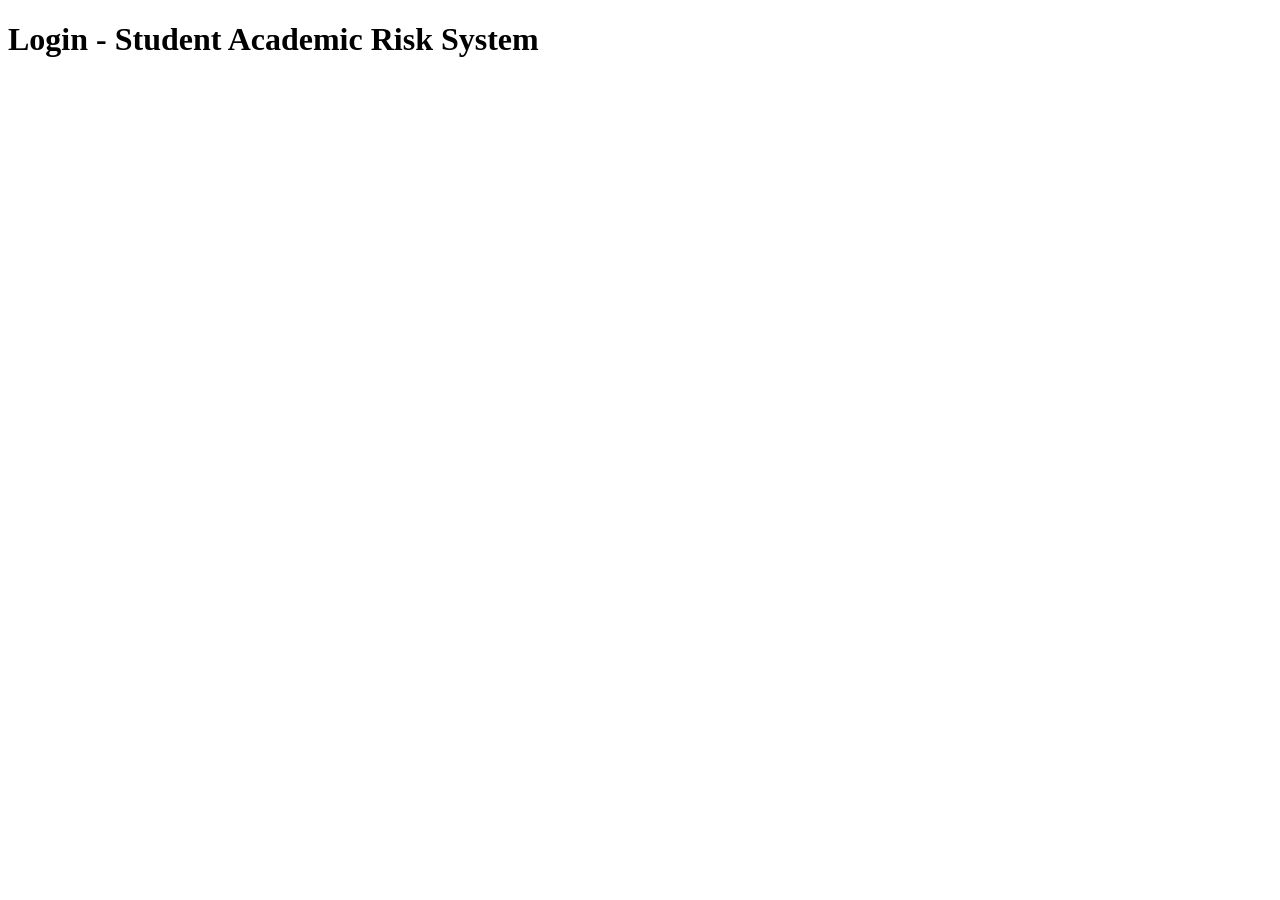
==== frontend/index.html @ 2dd31300 "chore: initial project structure" ====
<!DOCTYPE html>
<html lang="en">
<head>
  <meta charset="UTF-8">
  <meta name="viewport" content="width=device-width, initial-scale=1.0">
  <title>Login - Student Academic Risk System</title>
  <link rel="stylesheet" href="/assets/css/base.css">
</head>
<body>
  <h1>Login - Student Academic Risk System</h1>
  <!-- TODO -->
</body>
</html>
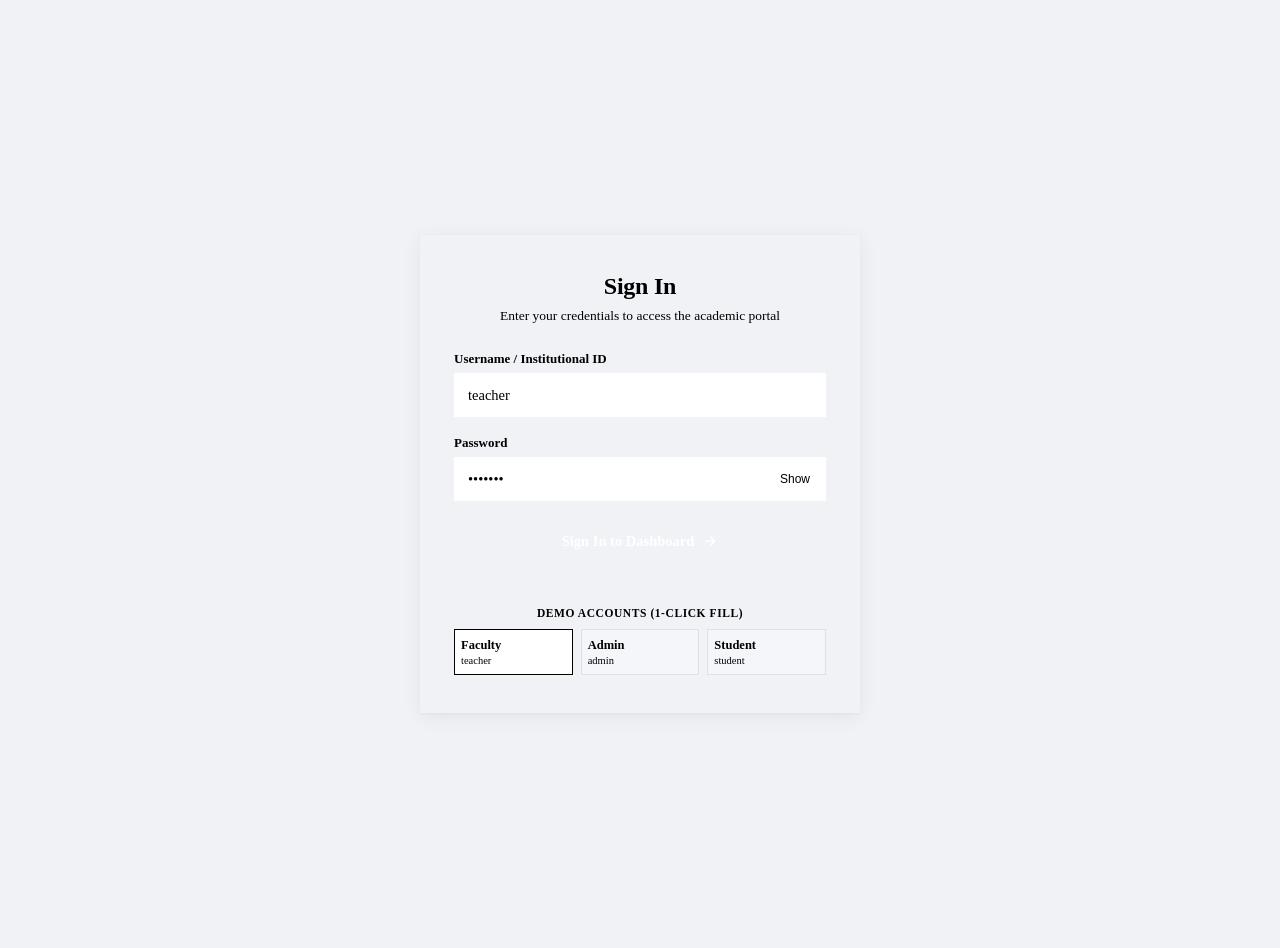
==== commit e2f3797f: "frontend & backend dev" ====
--- a/frontend/index.html
+++ b/frontend/index.html
@@ -1,13 +1,331 @@
 <!DOCTYPE html>
 <html lang="en">
 <head>
-  <meta charset="UTF-8">
-  <meta name="viewport" content="width=device-width, initial-scale=1.0">
-  <title>Login - Student Academic Risk System</title>
-  <link rel="stylesheet" href="/assets/css/base.css">
+  <meta charset="UTF-8" />
+  <meta name="viewport" content="width=device-width, initial-scale=1.0" />
+  <title>Sign In — Academic Portal</title>
+  <meta name="description" content="Explainable AI-Based Student Academic Risk Prediction and Personalized Early Intervention System." />
+  <link rel="stylesheet" href="/assets/css/base.css" />
+  <link rel="stylesheet" href="/assets/css/components.css" />
+  <style>
+    body {
+      min-height: 100vh;
+      background-color: #F0F2F6;
+      display: flex;
+      align-items: center;
+      justify-content: center;
+      padding: 24px 16px;
+      font-family: var(--font-sans);
+      margin: 0;
+    }
+
+    .login-center-wrapper {
+      width: 100%;
+      max-width: 440px;
+    }
+
+    /* Main Card */
+    .login-card {
+      background-color: var(--surface);
+      border: 1px solid var(--border);
+      border-radius: var(--radius-xl);
+      padding: 38px 34px;
+      box-shadow: 0 4px 20px rgba(0, 0, 0, 0.06), 0 1px 3px rgba(0, 0, 0, 0.04);
+    }
+
+    .login-card-header {
+      text-align: center;
+      margin-bottom: 26px;
+    }
+
+    .login-card-title {
+      font-size: 24px;
+      font-weight: 700;
+      color: var(--ink);
+      margin: 0 0 6px 0;
+      letter-spacing: -0.01em;
+    }
+
+    .login-card-desc {
+      font-size: 13.5px;
+      color: var(--text-muted);
+      margin: 0;
+      line-height: 1.45;
+    }
+
+    .form-group-lg {
+      margin-bottom: 18px;
+    }
+
+    .form-label-lg {
+      display: block;
+      font-size: 13px;
+      font-weight: 600;
+      color: var(--ink);
+      margin-bottom: 6px;
+    }
+
+    .form-control-lg {
+      width: 100%;
+      height: 44px;
+      padding: 8px 14px;
+      font-size: 14.5px;
+      color: var(--text);
+      background-color: #FFFFFF;
+      border: 1px solid var(--border);
+      border-radius: var(--radius);
+      font-family: var(--font-sans);
+      transition: all 0.15s ease;
+      box-sizing: border-box;
+    }
+
+    .form-control-lg:focus {
+      outline: none;
+      border-color: var(--accent);
+      box-shadow: 0 0 0 3px rgba(138, 109, 47, 0.16);
+    }
+
+    .password-wrapper {
+      position: relative;
+    }
+
+    .btn-toggle-pass {
+      position: absolute;
+      right: 12px;
+      top: 50%;
+      transform: translateY(-50%);
+      background: none;
+      border: none;
+      color: var(--text-muted);
+      font-size: 12px;
+      font-weight: 500;
+      cursor: pointer;
+      padding: 4px;
+      user-select: none;
+    }
+
+    .btn-toggle-pass:hover {
+      color: var(--ink);
+    }
+
+    .btn-login {
+      width: 100%;
+      height: 44px;
+      background-color: var(--ink);
+      color: #FFFFFF;
+      font-size: 14.5px;
+      font-weight: 600;
+      border-radius: var(--radius);
+      border: none;
+      cursor: pointer;
+      display: flex;
+      align-items: center;
+      justify-content: center;
+      gap: 8px;
+      transition: background-color 0.15s ease, transform 0.05s ease;
+      margin-top: 8px;
+      font-family: var(--font-sans);
+    }
+
+    .btn-login:hover {
+      background-color: var(--ink-hover);
+    }
+
+    .btn-login:active {
+      transform: translateY(1px);
+    }
+
+    .btn-login:disabled {
+      opacity: 0.65;
+      cursor: not-allowed;
+    }
+
+    /* Role Quick-Pick Chips */
+    .role-section {
+      margin-top: 24px;
+      padding-top: 20px;
+      border-top: 1px solid var(--border);
+    }
+
+    .role-section-label {
+      font-size: 11.5px;
+      font-weight: 600;
+      text-transform: uppercase;
+      letter-spacing: 0.05em;
+      color: var(--text-muted);
+      margin-bottom: 10px;
+      text-align: center;
+    }
+
+    .role-chips {
+      display: grid;
+      grid-template-columns: 1fr 1fr 1fr;
+      gap: 8px;
+    }
+
+    .role-chip {
+      background: #F4F6F9;
+      border: 1px solid #DCE1E8;
+      border-radius: var(--radius);
+      padding: 8px 6px;
+      text-align: center;
+      cursor: pointer;
+      transition: all 0.15s ease;
+      display: flex;
+      flex-direction: column;
+      gap: 2px;
+      font-family: var(--font-sans);
+    }
+
+    .role-chip:hover {
+      background: #EAEFF6;
+      border-color: var(--ink);
+    }
+
+    .role-chip.active {
+      background: #FFFFFF;
+      border-color: var(--accent);
+      box-shadow: 0 0 0 2px var(--accent);
+    }
+
+    .role-chip-name {
+      font-size: 12.5px;
+      font-weight: 600;
+      color: var(--ink);
+    }
+
+    .role-chip-sub {
+      font-size: 10.5px;
+      color: var(--text-muted);
+      font-family: var(--font-mono);
+    }
+  </style>
 </head>
 <body>
-  <h1>Login - Student Academic Risk System</h1>
-  <!-- TODO -->
+
+  <div class="login-center-wrapper">
+    <!-- Main Centered Sign-In Card -->
+    <div class="login-card">
+      <div class="login-card-header">
+        <h1 class="login-card-title">Sign In</h1>
+        <p class="login-card-desc">Enter your credentials to access the academic portal</p>
+      </div>
+
+      <form id="loginForm" novalidate>
+        <div class="form-group-lg">
+          <label for="usernameInput" class="form-label-lg">Username / Institutional ID</label>
+          <input type="text" id="usernameInput" class="form-control-lg" autocomplete="username" required value="teacher" placeholder="e.g. teacher or prof.sharma" />
+        </div>
+
+        <div class="form-group-lg">
+          <label for="passwordInput" class="form-label-lg">Password</label>
+          <div class="password-wrapper">
+            <input type="password" id="passwordInput" class="form-control-lg" autocomplete="current-password" required value="vit2026" />
+            <button type="button" id="togglePasswordBtn" class="btn-toggle-pass" aria-label="Toggle password visibility">Show</button>
+          </div>
+        </div>
+
+        <div id="loginError" class="form-error" style="display: none; margin-bottom: 14px; padding: 10px 12px; background: #FDE8E8; border: 1px solid rgba(176,58,58,0.25); border-radius: 4px; font-size: 12.5px;"></div>
+
+        <button type="submit" id="btnSubmit" class="btn-login">
+          <span>Sign In to Dashboard</span>
+          <svg width="16" height="16" viewBox="0 0 24 24" fill="none" stroke="currentColor" stroke-width="2"><path d="M5 12h14M12 5l7 7-7 7"/></svg>
+        </button>
+      </form>
+
+      <!-- Quick Switch Demo Roles -->
+      <div class="role-section">
+        <div class="role-section-label">Demo Accounts (1-Click Fill)</div>
+        <div class="role-chips">
+          <button type="button" class="role-chip active" id="chipTeacher" data-user="teacher" data-pass="vit2026">
+            <span class="role-chip-name">Faculty</span>
+            <span class="role-chip-sub">teacher</span>
+          </button>
+          <button type="button" class="role-chip" id="chipAdmin" data-user="admin" data-pass="admin123">
+            <span class="role-chip-name">Admin</span>
+            <span class="role-chip-sub">admin</span>
+          </button>
+          <button type="button" class="role-chip" id="chipStudent" data-user="student" data-pass="student123">
+            <span class="role-chip-name">Student</span>
+            <span class="role-chip-sub">student</span>
+          </button>
+        </div>
+      </div>
+    </div>
+  </div>
+
+  <script src="/assets/js/config.js"></script>
+  <script src="/assets/js/utils.js"></script>
+  <script src="/assets/js/mock-data.js"></script>
+  <script src="/assets/js/api.js"></script>
+  <script src="/assets/js/auth.js"></script>
+  <script>
+    (function() {
+      'use strict';
+      if (window.Auth && window.Auth.isAuthenticated()) {
+        window.location.href = '/pages/dashboard.html';
+        return;
+      }
+
+      const form = document.getElementById('loginForm');
+      const errBox = document.getElementById('loginError');
+      const btn = document.getElementById('btnSubmit');
+      const userInput = document.getElementById('usernameInput');
+      const passInput = document.getElementById('passwordInput');
+      const togglePass = document.getElementById('togglePasswordBtn');
+
+      togglePass.addEventListener('click', () => {
+        if (passInput.type === 'password') {
+          passInput.type = 'text';
+          togglePass.textContent = 'Hide';
+        } else {
+          passInput.type = 'password';
+          togglePass.textContent = 'Show';
+        }
+      });
+
+      // Role quick-fill chips
+      const chips = document.querySelectorAll('.role-chip');
+      chips.forEach(chip => {
+        chip.addEventListener('click', () => {
+          chips.forEach(c => c.classList.remove('active'));
+          chip.classList.add('active');
+          userInput.value = chip.dataset.user;
+          passInput.value = chip.dataset.pass;
+          errBox.style.display = 'none';
+        });
+      });
+
+      form.addEventListener('submit', async function(e) {
+        e.preventDefault();
+        errBox.style.display = 'none';
+        errBox.textContent = '';
+        btn.disabled = true;
+        btn.querySelector('span').textContent = 'Authenticating...';
+
+        const u = userInput.value.trim();
+        const p = passInput.value.trim();
+
+        if (!u || !p) {
+          errBox.textContent = 'Please enter both username and password.';
+          errBox.style.display = 'block';
+          btn.disabled = false;
+          btn.querySelector('span').textContent = 'Sign In to Dashboard';
+          return;
+        }
+
+        try {
+          const authData = await window.API.login(u, p);
+          window.Auth.setSession(authData);
+          window.location.href = '/pages/dashboard.html';
+        } catch (err) {
+          errBox.textContent = err.message || 'Invalid username or password.';
+          errBox.style.display = 'block';
+          btn.disabled = false;
+          btn.querySelector('span').textContent = 'Sign In to Dashboard';
+        }
+      });
+    })();
+  </script>
 </body>
-</html>+</html>
